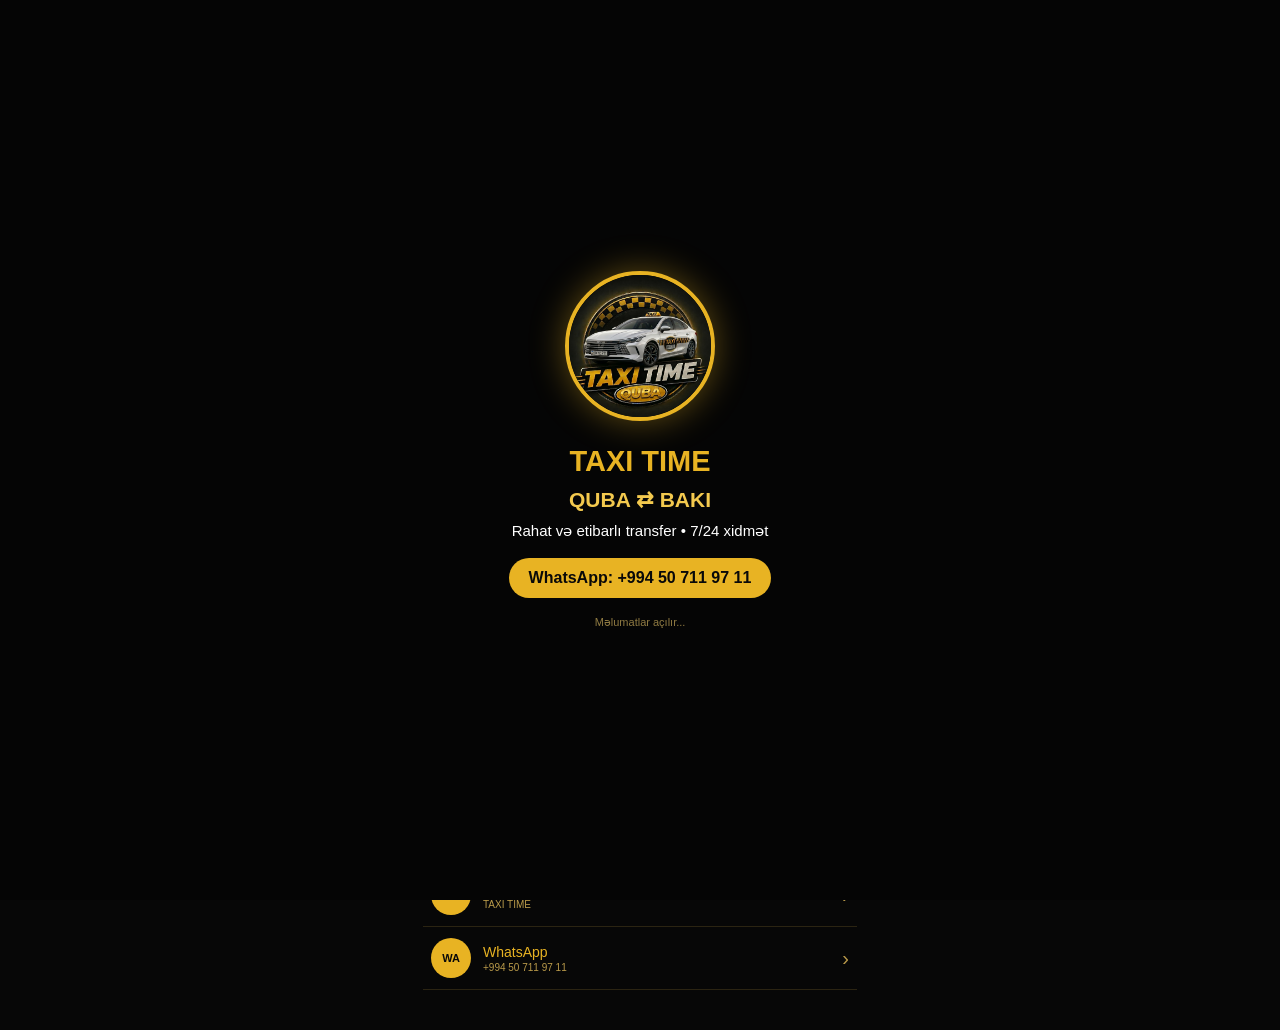
==== card/index.html @ 7afc2aaf "Add TAXI TIME digital card" ====
<!doctype html>
<html lang="az"><head><meta charset="utf-8"><meta name="viewport" content="width=device-width,initial-scale=1"><meta name="theme-color" content="#070707"><title>TAXI TIME</title><style>
*{box-sizing:border-box}body{margin:0;background:#070707;font-family:Arial,sans-serif;color:#e8b323}.hero{width:100%;height:270px;background:linear-gradient(180deg,#674500,#f2ad00);text-align:center;padding-top:60px}.logo{width:100px;height:100px;border-radius:50%;border:4px solid #e8b323;background:#111;margin:auto;display:block;object-fit:cover;box-shadow:0 0 20px #e8b32377}.hero h1{font-size:18px;margin:22px 0 0}.wrap{max-width:470px;margin:-14px auto 0;padding:0 18px 40px;background:#070707}.quick{display:flex;justify-content:center;gap:14px;margin-bottom:14px}.quick a{width:50px;height:50px;border-radius:50%;background:#e8b323;box-shadow:0 5px 18px #0008;display:grid;place-items:center;text-decoration:none;color:#090909;font-size:21px;border:1px solid #f2c94c}.add{display:block;background:#f4ad08;color:#111;text-decoration:none;text-align:center;padding:14px;border-radius:4px;font-size:13px;margin:8px 0 18px;font-weight:700}.tag{text-align:center;color:#d6aa38;font-size:13px;line-height:1.5;margin:0 0 18px}.info{background:#101010;box-shadow:0 4px 18px #0008}.row{display:flex;align-items:center;gap:14px;padding:13px 14px;border-bottom:1px solid #2b2412}.row:last-child{border:0}.ico{width:36px;height:36px;border-radius:50%;background:#191919;display:grid;place-items:center;color:#e8b323}.small{font-size:10px;color:#b99a4a}.big{font-size:14px;margin-top:2px}.social-title{font-size:14px;margin:20px 0 10px}.social a{display:flex;align-items:center;text-decoration:none;color:#e8b323;padding:11px 8px;border-bottom:1px solid #2b2412;gap:12px}.si{width:40px;height:40px;border-radius:50%;display:grid;place-items:center;background:#e8b323;color:#090909;font-size:11px;font-weight:bold}.name{font-size:14px}.user{font-size:10px;color:#b99a4a;margin-top:2px}.arrow{margin-left:auto;color:#b99a4a;font-size:20px}#adOverlay{position:fixed;inset:0;background:#050505;z-index:9999;display:flex;align-items:center;justify-content:center;padding:24px;transition:opacity .35s ease}.adbox{text-align:center;color:#e8b323;max-width:360px;width:100%}.adlogo{width:150px;height:150px;border-radius:50%;object-fit:cover;border:4px solid #e8b323;box-shadow:0 0 35px #e8b32366;animation:pulse 1.1s ease-in-out infinite alternate}.adbox h2{font-size:29px;margin:20px 0 7px}.adroute{font-size:21px;font-weight:800;margin:10px 0;color:#f3c94e}.adline{color:#fff;font-size:15px;margin:8px 0 18px}.adwa{display:inline-block;background:#e8b323;color:#090909;border-radius:24px;padding:11px 20px;font-weight:800}.adwait{font-size:11px;color:#8f7a42;margin-top:18px}@keyframes pulse{from{transform:scale(.97)}to{transform:scale(1.03)}}
</style></head><body>
<section class="hero"><img class="logo" src="../logo.png" alt="TAXI TIME"><h1>TAXI TIME</h1></section><main class="wrap"><div class="quick"><a href="tel:+994507119711" aria-label="Zəng et">☎</a><a href="https://wa.me/994507119711" aria-label="WhatsApp">💬</a></div><a class="add" href="taxitime.vcf">＋ Kontakta əlavə et</a><div class="tag">QUBA–BAKI–QUBA və DİGƏR BÖLGƏLƏRƏ SƏRNİŞİN DAŞIMA XİDMƏTİ!</div><div class="info"><div class="row"><div class="ico">☎</div><div><div class="small">Telefon / WhatsApp</div><div class="big">+994 50 711 97 11</div></div></div><div class="row"><div class="ico">✉</div><div><div class="small">E-mail</div><div class="big">taxitime0711@gmail.com</div></div></div><div class="row"><div class="ico">◎</div><div><div class="small">Vebsayt</div><div class="big">www.taxitime.az</div></div></div><div class="row"><div class="ico">▣</div><div class="big">TAXI TIME</div></div></div></div><div class="social-title">Bizi burada tapın</div><div class="social"><a href="#"><div class="si">TT</div><div><div class="name">TikTok</div><div class="user">taxitime.az</div></div><div class="arrow">›</div></a><a href="#"><div class="si">IG</div><div><div class="name">Instagram</div><div class="user">taxi_time_guba</div></div><div class="arrow">›</div></a><a href="#"><div class="si">f</div><div><div class="name">Facebook</div><div class="user">TAXI TIME</div></div><div class="arrow">›</div></a><a href="https://wa.me/994507119711"><div class="si">WA</div><div><div class="name">WhatsApp</div><div class="user">+994 50 711 97 11</div></div><div class="arrow">›</div></a></div></main>
<div id="adOverlay"><div class="adbox"><img src="../logo.png" class="adlogo" alt="TAXI TIME"><h2>TAXI TIME</h2><div class="adroute">QUBA ⇄ BAKI</div><div class="adline">Rahat və etibarlı transfer • 7/24 xidmət</div><div class="adwa">WhatsApp: +994 50 711 97 11</div><div class="adwait">Məlumatlar açılır...</div></div></div><script>window.addEventListener('load',function(){setTimeout(function(){var a=document.getElementById('adOverlay');a.style.opacity='0';setTimeout(function(){a.style.display='none'},350)},2000)});</script></body></html>
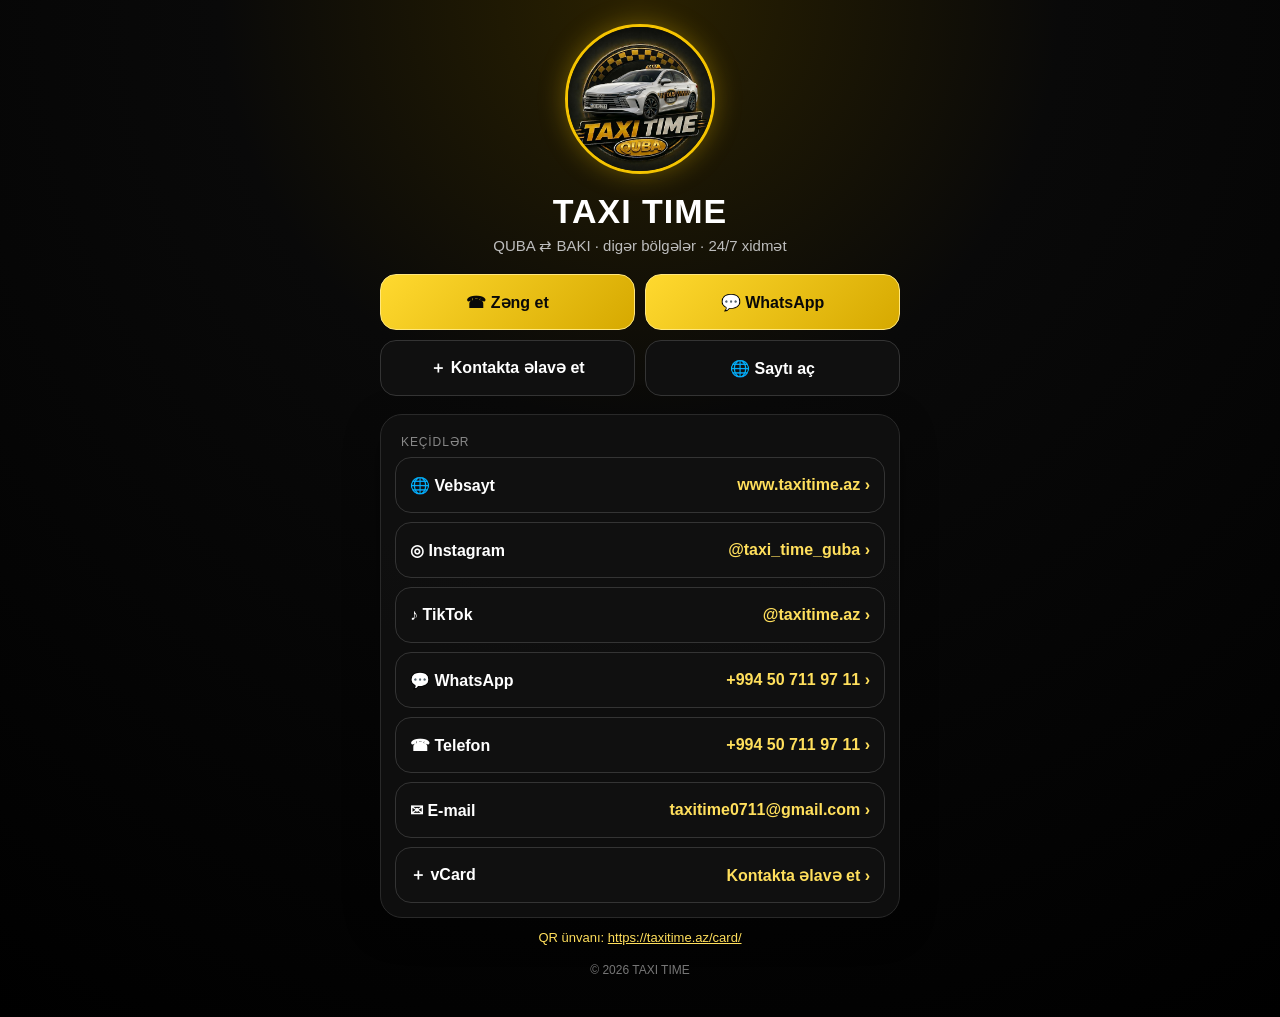
==== commit e1dfec84: "Add files via upload" ====
--- a/card/index.html
+++ b/card/index.html
@@ -1,6 +1,50 @@
 <!doctype html>
-<html lang="az"><head><meta charset="utf-8"><meta name="viewport" content="width=device-width,initial-scale=1"><meta name="theme-color" content="#070707"><title>TAXI TIME</title><style>
-*{box-sizing:border-box}body{margin:0;background:#070707;font-family:Arial,sans-serif;color:#e8b323}.hero{width:100%;height:270px;background:linear-gradient(180deg,#674500,#f2ad00);text-align:center;padding-top:60px}.logo{width:100px;height:100px;border-radius:50%;border:4px solid #e8b323;background:#111;margin:auto;display:block;object-fit:cover;box-shadow:0 0 20px #e8b32377}.hero h1{font-size:18px;margin:22px 0 0}.wrap{max-width:470px;margin:-14px auto 0;padding:0 18px 40px;background:#070707}.quick{display:flex;justify-content:center;gap:14px;margin-bottom:14px}.quick a{width:50px;height:50px;border-radius:50%;background:#e8b323;box-shadow:0 5px 18px #0008;display:grid;place-items:center;text-decoration:none;color:#090909;font-size:21px;border:1px solid #f2c94c}.add{display:block;background:#f4ad08;color:#111;text-decoration:none;text-align:center;padding:14px;border-radius:4px;font-size:13px;margin:8px 0 18px;font-weight:700}.tag{text-align:center;color:#d6aa38;font-size:13px;line-height:1.5;margin:0 0 18px}.info{background:#101010;box-shadow:0 4px 18px #0008}.row{display:flex;align-items:center;gap:14px;padding:13px 14px;border-bottom:1px solid #2b2412}.row:last-child{border:0}.ico{width:36px;height:36px;border-radius:50%;background:#191919;display:grid;place-items:center;color:#e8b323}.small{font-size:10px;color:#b99a4a}.big{font-size:14px;margin-top:2px}.social-title{font-size:14px;margin:20px 0 10px}.social a{display:flex;align-items:center;text-decoration:none;color:#e8b323;padding:11px 8px;border-bottom:1px solid #2b2412;gap:12px}.si{width:40px;height:40px;border-radius:50%;display:grid;place-items:center;background:#e8b323;color:#090909;font-size:11px;font-weight:bold}.name{font-size:14px}.user{font-size:10px;color:#b99a4a;margin-top:2px}.arrow{margin-left:auto;color:#b99a4a;font-size:20px}#adOverlay{position:fixed;inset:0;background:#050505;z-index:9999;display:flex;align-items:center;justify-content:center;padding:24px;transition:opacity .35s ease}.adbox{text-align:center;color:#e8b323;max-width:360px;width:100%}.adlogo{width:150px;height:150px;border-radius:50%;object-fit:cover;border:4px solid #e8b323;box-shadow:0 0 35px #e8b32366;animation:pulse 1.1s ease-in-out infinite alternate}.adbox h2{font-size:29px;margin:20px 0 7px}.adroute{font-size:21px;font-weight:800;margin:10px 0;color:#f3c94e}.adline{color:#fff;font-size:15px;margin:8px 0 18px}.adwa{display:inline-block;background:#e8b323;color:#090909;border-radius:24px;padding:11px 20px;font-weight:800}.adwait{font-size:11px;color:#8f7a42;margin-top:18px}@keyframes pulse{from{transform:scale(.97)}to{transform:scale(1.03)}}
-</style></head><body>
-<section class="hero"><img class="logo" src="../logo.png" alt="TAXI TIME"><h1>TAXI TIME</h1></section><main class="wrap"><div class="quick"><a href="tel:+994507119711" aria-label="Zəng et">☎</a><a href="https://wa.me/994507119711" aria-label="WhatsApp">💬</a></div><a class="add" href="taxitime.vcf">＋ Kontakta əlavə et</a><div class="tag">QUBA–BAKI–QUBA və DİGƏR BÖLGƏLƏRƏ SƏRNİŞİN DAŞIMA XİDMƏTİ!</div><div class="info"><div class="row"><div class="ico">☎</div><div><div class="small">Telefon / WhatsApp</div><div class="big">+994 50 711 97 11</div></div></div><div class="row"><div class="ico">✉</div><div><div class="small">E-mail</div><div class="big">taxitime0711@gmail.com</div></div></div><div class="row"><div class="ico">◎</div><div><div class="small">Vebsayt</div><div class="big">www.taxitime.az</div></div></div><div class="row"><div class="ico">▣</div><div class="big">TAXI TIME</div></div></div></div><div class="social-title">Bizi burada tapın</div><div class="social"><a href="#"><div class="si">TT</div><div><div class="name">TikTok</div><div class="user">taxitime.az</div></div><div class="arrow">›</div></a><a href="#"><div class="si">IG</div><div><div class="name">Instagram</div><div class="user">taxi_time_guba</div></div><div class="arrow">›</div></a><a href="#"><div class="si">f</div><div><div class="name">Facebook</div><div class="user">TAXI TIME</div></div><div class="arrow">›</div></a><a href="https://wa.me/994507119711"><div class="si">WA</div><div><div class="name">WhatsApp</div><div class="user">+994 50 711 97 11</div></div><div class="arrow">›</div></a></div></main>
-<div id="adOverlay"><div class="adbox"><img src="../logo.png" class="adlogo" alt="TAXI TIME"><h2>TAXI TIME</h2><div class="adroute">QUBA ⇄ BAKI</div><div class="adline">Rahat və etibarlı transfer • 7/24 xidmət</div><div class="adwa">WhatsApp: +994 50 711 97 11</div><div class="adwait">Məlumatlar açılır...</div></div></div><script>window.addEventListener('load',function(){setTimeout(function(){var a=document.getElementById('adOverlay');a.style.opacity='0';setTimeout(function(){a.style.display='none'},350)},2000)});</script></body></html>+<html lang="az">
+<head>
+<meta charset="utf-8">
+<meta name="viewport" content="width=device-width,initial-scale=1,viewport-fit=cover">
+<meta name="theme-color" content="#050505">
+<title>TAXI TIME</title>
+<style>
+:root{--gold:#f5c400;--gold2:#ffdf5c;--bg:#050505;--card:#111;--text:#fff;--muted:#bdbdbd}
+*{box-sizing:border-box}html,body{margin:0;padding:0;background:var(--bg);color:var(--text);font-family:Arial,Helvetica,sans-serif}
+body{min-height:100vh;background:radial-gradient(circle at top,#2a2100 0,#090909 35%,#000 100%);padding:24px 14px 40px}
+.wrap{max-width:520px;margin:auto}.hero{text-align:center;margin-bottom:18px}.logo{width:150px;height:150px;object-fit:cover;border-radius:50%;border:3px solid var(--gold);box-shadow:0 0 26px rgba(245,196,0,.35)}
+h1{margin:14px 0 4px;font-size:34px;letter-spacing:1px}.sub{color:var(--muted);font-size:15px;line-height:1.4}
+.quick{display:grid;grid-template-columns:1fr 1fr;gap:10px;margin:18px 0}.btn,.row{display:flex;align-items:center;justify-content:center;text-decoration:none;color:#fff;border:1px solid #343434;background:#101010;border-radius:16px;min-height:56px;padding:12px 14px;font-weight:700}.btn.gold{background:linear-gradient(135deg,#ffd92f,#d6a900);color:#090909;border-color:#ffe77d}.btn:active,.row:active{transform:scale(.99)}
+.card{background:rgba(16,16,16,.92);border:1px solid #292929;border-radius:22px;padding:14px;box-shadow:0 10px 35px rgba(0,0,0,.35)}.label{font-size:12px;color:#888;text-transform:uppercase;letter-spacing:.9px;margin:6px 6px 8px}.links{display:grid;gap:9px}.row{justify-content:space-between;font-weight:600}.row span:last-child{color:var(--gold2)}
+.footer{text-align:center;color:#777;font-size:12px;margin-top:18px}.direct{word-break:break-all;color:var(--gold2);font-size:13px;text-align:center;margin-top:12px}.direct a{color:inherit}
+</style>
+</head>
+<body>
+<main class="wrap">
+  <section class="hero">
+    <img class="logo" src="taxitime-logo.png" alt="TAXI TIME">
+    <h1>TAXI TIME</h1>
+    <div class="sub">QUBA ⇄ BAKI · digər bölgələr · 24/7 xidmət</div>
+  </section>
+
+  <section class="quick">
+    <a class="btn gold" href="tel:+994507119711">☎ Zəng et</a>
+    <a class="btn gold" href="https://wa.me/994507119711">💬 WhatsApp</a>
+    <a class="btn" href="taxitime.vcf">＋ Kontakta əlavə et</a>
+    <a class="btn" href="https://taxitime.az/">🌐 Saytı aç</a>
+  </section>
+
+  <section class="card">
+    <div class="label">Keçidlər</div>
+    <div class="links">
+      <a class="row" href="https://taxitime.az/"><span>🌐 Vebsayt</span><span>www.taxitime.az ›</span></a>
+      <a class="row" href="https://www.instagram.com/taxi_time_guba/"><span>◎ Instagram</span><span>@taxi_time_guba ›</span></a>
+      <a class="row" href="https://www.tiktok.com/@taxitime.az"><span>♪ TikTok</span><span>@taxitime.az ›</span></a>
+      <a class="row" href="https://wa.me/994507119711"><span>💬 WhatsApp</span><span>+994 50 711 97 11 ›</span></a>
+      <a class="row" href="tel:+994507119711"><span>☎ Telefon</span><span>+994 50 711 97 11 ›</span></a>
+      <a class="row" href="mailto:taxitime0711@gmail.com"><span>✉ E-mail</span><span>taxitime0711@gmail.com ›</span></a>
+      <a class="row" href="taxitime.vcf"><span>＋ vCard</span><span>Kontakta əlavə et ›</span></a>
+    </div>
+  </section>
+  <div class="direct">QR ünvanı: <a href="https://taxitime.az/card/">https://taxitime.az/card/</a></div>
+  <div class="footer">© 2026 TAXI TIME</div>
+</main>
+</body>
+</html>
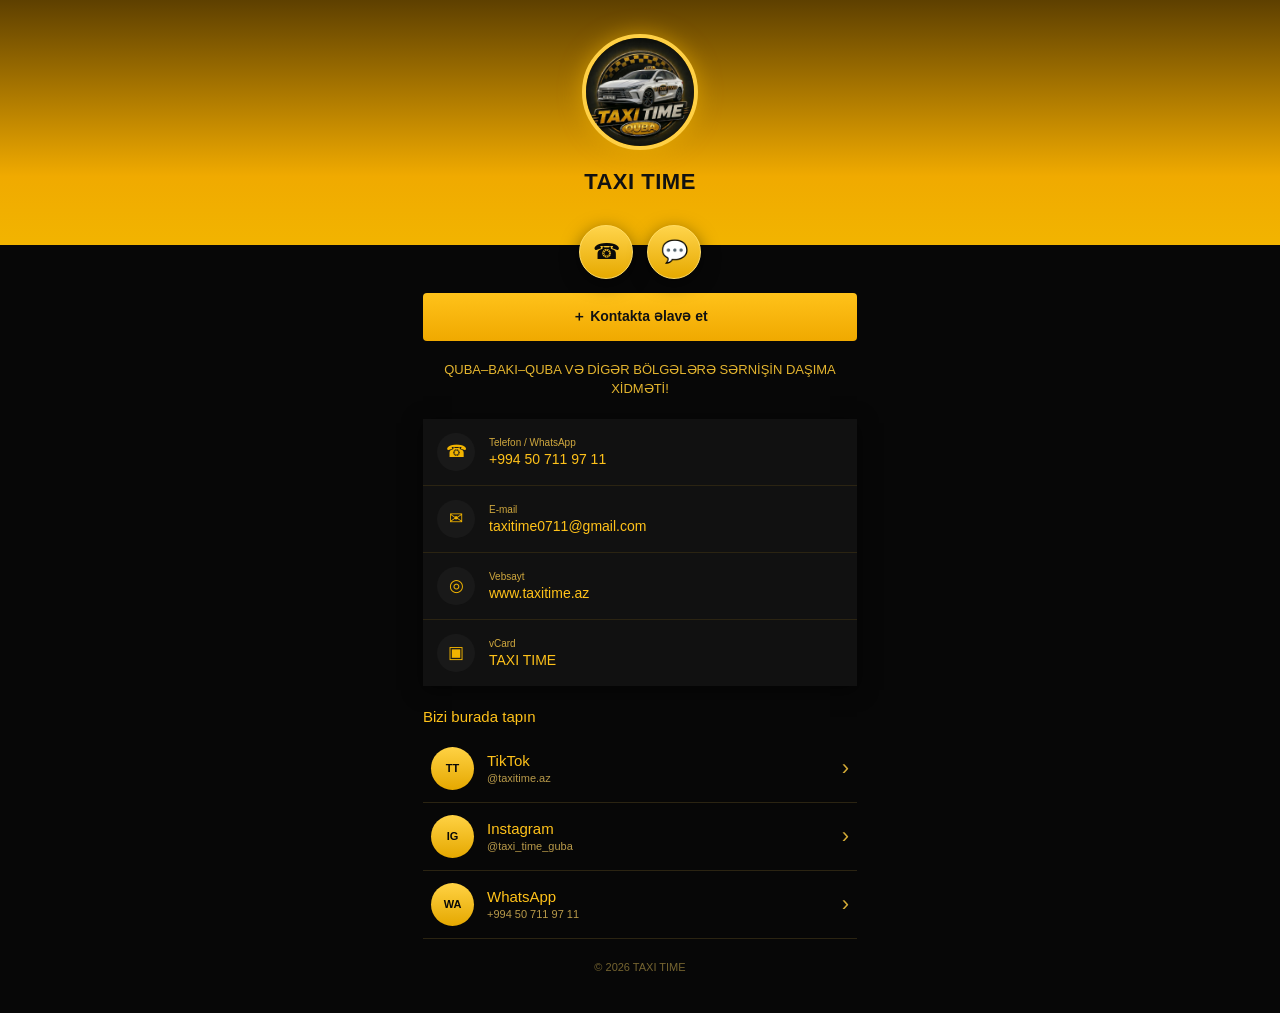
==== commit 707ddeb5: "Add files via upload" ====
--- a/card/index.html
+++ b/card/index.html
@@ -3,48 +3,176 @@
 <head>
 <meta charset="utf-8">
 <meta name="viewport" content="width=device-width,initial-scale=1,viewport-fit=cover">
-<meta name="theme-color" content="#050505">
+<meta name="theme-color" content="#070707">
 <title>TAXI TIME</title>
 <style>
-:root{--gold:#f5c400;--gold2:#ffdf5c;--bg:#050505;--card:#111;--text:#fff;--muted:#bdbdbd}
-*{box-sizing:border-box}html,body{margin:0;padding:0;background:var(--bg);color:var(--text);font-family:Arial,Helvetica,sans-serif}
-body{min-height:100vh;background:radial-gradient(circle at top,#2a2100 0,#090909 35%,#000 100%);padding:24px 14px 40px}
-.wrap{max-width:520px;margin:auto}.hero{text-align:center;margin-bottom:18px}.logo{width:150px;height:150px;object-fit:cover;border-radius:50%;border:3px solid var(--gold);box-shadow:0 0 26px rgba(245,196,0,.35)}
-h1{margin:14px 0 4px;font-size:34px;letter-spacing:1px}.sub{color:var(--muted);font-size:15px;line-height:1.4}
-.quick{display:grid;grid-template-columns:1fr 1fr;gap:10px;margin:18px 0}.btn,.row{display:flex;align-items:center;justify-content:center;text-decoration:none;color:#fff;border:1px solid #343434;background:#101010;border-radius:16px;min-height:56px;padding:12px 14px;font-weight:700}.btn.gold{background:linear-gradient(135deg,#ffd92f,#d6a900);color:#090909;border-color:#ffe77d}.btn:active,.row:active{transform:scale(.99)}
-.card{background:rgba(16,16,16,.92);border:1px solid #292929;border-radius:22px;padding:14px;box-shadow:0 10px 35px rgba(0,0,0,.35)}.label{font-size:12px;color:#888;text-transform:uppercase;letter-spacing:.9px;margin:6px 6px 8px}.links{display:grid;gap:9px}.row{justify-content:space-between;font-weight:600}.row span:last-child{color:var(--gold2)}
-.footer{text-align:center;color:#777;font-size:12px;margin-top:18px}.direct{word-break:break-all;color:var(--gold2);font-size:13px;text-align:center;margin-top:12px}.direct a{color:inherit}
+:root{
+  --gold:#f2b400;
+  --gold2:#ffd044;
+  --bg:#070707;
+  --panel:#111111;
+  --line:#2b2412;
+}
+*{box-sizing:border-box}
+html,body{margin:0;padding:0;background:var(--bg);font-family:Arial,Helvetica,sans-serif;color:var(--gold)}
+body{min-height:100vh}
+.hero{
+  width:100%;
+  height:245px;
+  background:linear-gradient(180deg,#5e4000 0%,#f0aa00 72%,#f2b400 100%);
+  text-align:center;
+  padding-top:34px;
+}
+.logo{
+  width:116px;height:116px;border-radius:50%;
+  border:4px solid var(--gold2);
+  background:#111;object-fit:cover;
+  box-shadow:0 0 22px rgba(242,180,0,.55)
+}
+.hero h1{font-size:22px;margin:15px 0 0;color:#111;letter-spacing:.5px}
+.wrap{max-width:470px;margin:-20px auto 0;padding:0 18px 40px}
+.quick{display:flex;justify-content:center;gap:14px;margin-bottom:14px}
+.quick a{
+  width:54px;height:54px;border-radius:50%;
+  background:linear-gradient(180deg,#ffd44b,#e6a900);
+  box-shadow:0 5px 18px rgba(0,0,0,.5);
+  display:grid;place-items:center;
+  text-decoration:none;color:#090909;
+  font-size:22px;border:1px solid #ffdc65
+}
+.add{
+  display:block;background:linear-gradient(180deg,#ffc21a,#f0a900);
+  color:#111;text-decoration:none;text-align:center;
+  padding:15px;border-radius:4px;font-size:14px;font-weight:700;
+  margin:10px 0 20px
+}
+.tag{
+  text-align:center;color:#e4b52f;font-size:13px;
+  line-height:1.45;margin:0 0 20px;text-transform:uppercase
+}
+.info{background:var(--panel);box-shadow:0 4px 18px rgba(0,0,0,.55)}
+.row{
+  display:flex;align-items:center;gap:14px;
+  padding:14px;border-bottom:1px solid var(--line);
+  text-decoration:none;color:var(--gold)
+}
+.row:last-child{border-bottom:0}
+.ico{
+  flex:0 0 38px;width:38px;height:38px;border-radius:50%;
+  background:#191919;display:grid;place-items:center;
+  color:var(--gold);font-size:17px
+}
+.small{font-size:10px;color:#d0a83e;margin-bottom:3px}
+.big{font-size:14px;color:#ffc21a}
+.social-title{font-size:15px;margin:22px 0 10px;color:#ffc21a}
+.social a{
+  display:flex;align-items:center;text-decoration:none;color:var(--gold);
+  padding:12px 8px;border-bottom:1px solid var(--line);gap:13px
+}
+.si{
+  width:43px;height:43px;border-radius:50%;
+  display:grid;place-items:center;
+  background:linear-gradient(180deg,#ffd244,#e5a800);
+  color:#080808;font-size:11px;font-weight:bold
+}
+.name{font-size:15px;color:#ffc21a}
+.user{font-size:11px;color:#b99a4a;margin-top:3px}
+.arrow{margin-left:auto;color:#d3aa36;font-size:22px}
+.footer{text-align:center;color:#756430;font-size:11px;margin-top:22px}
+@media (max-width:520px){
+  .hero{height:225px;padding-top:28px}
+  .logo{width:105px;height:105px}
+  .wrap{margin-top:-18px}
+}
 </style>
 </head>
 <body>
+
+<section class="hero">
+  <img class="logo" src="taxitime-logo.png" alt="TAXI TIME">
+  <h1>TAXI TIME</h1>
+</section>
+
 <main class="wrap">
-  <section class="hero">
-    <img class="logo" src="taxitime-logo.png" alt="TAXI TIME">
-    <h1>TAXI TIME</h1>
-    <div class="sub">QUBA ⇄ BAKI · digər bölgələr · 24/7 xidmət</div>
-  </section>
 
-  <section class="quick">
-    <a class="btn gold" href="tel:+994507119711">☎ Zəng et</a>
-    <a class="btn gold" href="https://wa.me/994507119711">💬 WhatsApp</a>
-    <a class="btn" href="taxitime.vcf">＋ Kontakta əlavə et</a>
-    <a class="btn" href="https://taxitime.az/">🌐 Saytı aç</a>
-  </section>
+  <div class="quick">
+    <a href="tel:+994507119711" aria-label="Zəng et">☎</a>
+    <a href="https://wa.me/994507119711" aria-label="WhatsApp">💬</a>
+  </div>
 
-  <section class="card">
-    <div class="label">Keçidlər</div>
-    <div class="links">
-      <a class="row" href="https://taxitime.az/"><span>🌐 Vebsayt</span><span>www.taxitime.az ›</span></a>
-      <a class="row" href="https://www.instagram.com/taxi_time_guba/"><span>◎ Instagram</span><span>@taxi_time_guba ›</span></a>
-      <a class="row" href="https://www.tiktok.com/@taxitime.az"><span>♪ TikTok</span><span>@taxitime.az ›</span></a>
-      <a class="row" href="https://wa.me/994507119711"><span>💬 WhatsApp</span><span>+994 50 711 97 11 ›</span></a>
-      <a class="row" href="tel:+994507119711"><span>☎ Telefon</span><span>+994 50 711 97 11 ›</span></a>
-      <a class="row" href="mailto:taxitime0711@gmail.com"><span>✉ E-mail</span><span>taxitime0711@gmail.com ›</span></a>
-      <a class="row" href="taxitime.vcf"><span>＋ vCard</span><span>Kontakta əlavə et ›</span></a>
-    </div>
-  </section>
-  <div class="direct">QR ünvanı: <a href="https://taxitime.az/card/">https://taxitime.az/card/</a></div>
+  <a class="add" href="taxitime.vcf" download>＋ Kontakta əlavə et</a>
+
+  <div class="tag">
+    QUBA–BAKI–QUBA və DİGƏR BÖLGƏLƏRƏ SƏRNİŞİN DAŞIMA XİDMƏTİ!
+  </div>
+
+  <div class="info">
+    <a class="row" href="tel:+994507119711">
+      <div class="ico">☎</div>
+      <div>
+        <div class="small">Telefon / WhatsApp</div>
+        <div class="big">+994 50 711 97 11</div>
+      </div>
+    </a>
+
+    <a class="row" href="mailto:taxitime0711@gmail.com">
+      <div class="ico">✉</div>
+      <div>
+        <div class="small">E-mail</div>
+        <div class="big">taxitime0711@gmail.com</div>
+      </div>
+    </a>
+
+    <a class="row" href="https://taxitime.az/">
+      <div class="ico">◎</div>
+      <div>
+        <div class="small">Vebsayt</div>
+        <div class="big">www.taxitime.az</div>
+      </div>
+    </a>
+
+    <a class="row" href="taxitime.vcf" download>
+      <div class="ico">▣</div>
+      <div>
+        <div class="small">vCard</div>
+        <div class="big">TAXI TIME</div>
+      </div>
+    </a>
+  </div>
+
+  <div class="social-title">Bizi burada tapın</div>
+
+  <div class="social">
+    <a href="https://www.tiktok.com/@taxitime.az">
+      <div class="si">TT</div>
+      <div>
+        <div class="name">TikTok</div>
+        <div class="user">@taxitime.az</div>
+      </div>
+      <div class="arrow">›</div>
+    </a>
+
+    <a href="https://www.instagram.com/taxi_time_guba/">
+      <div class="si">IG</div>
+      <div>
+        <div class="name">Instagram</div>
+        <div class="user">@taxi_time_guba</div>
+      </div>
+      <div class="arrow">›</div>
+    </a>
+
+    <a href="https://wa.me/994507119711">
+      <div class="si">WA</div>
+      <div>
+        <div class="name">WhatsApp</div>
+        <div class="user">+994 50 711 97 11</div>
+      </div>
+      <div class="arrow">›</div>
+    </a>
+  </div>
+
   <div class="footer">© 2026 TAXI TIME</div>
 </main>
+
 </body>
 </html>
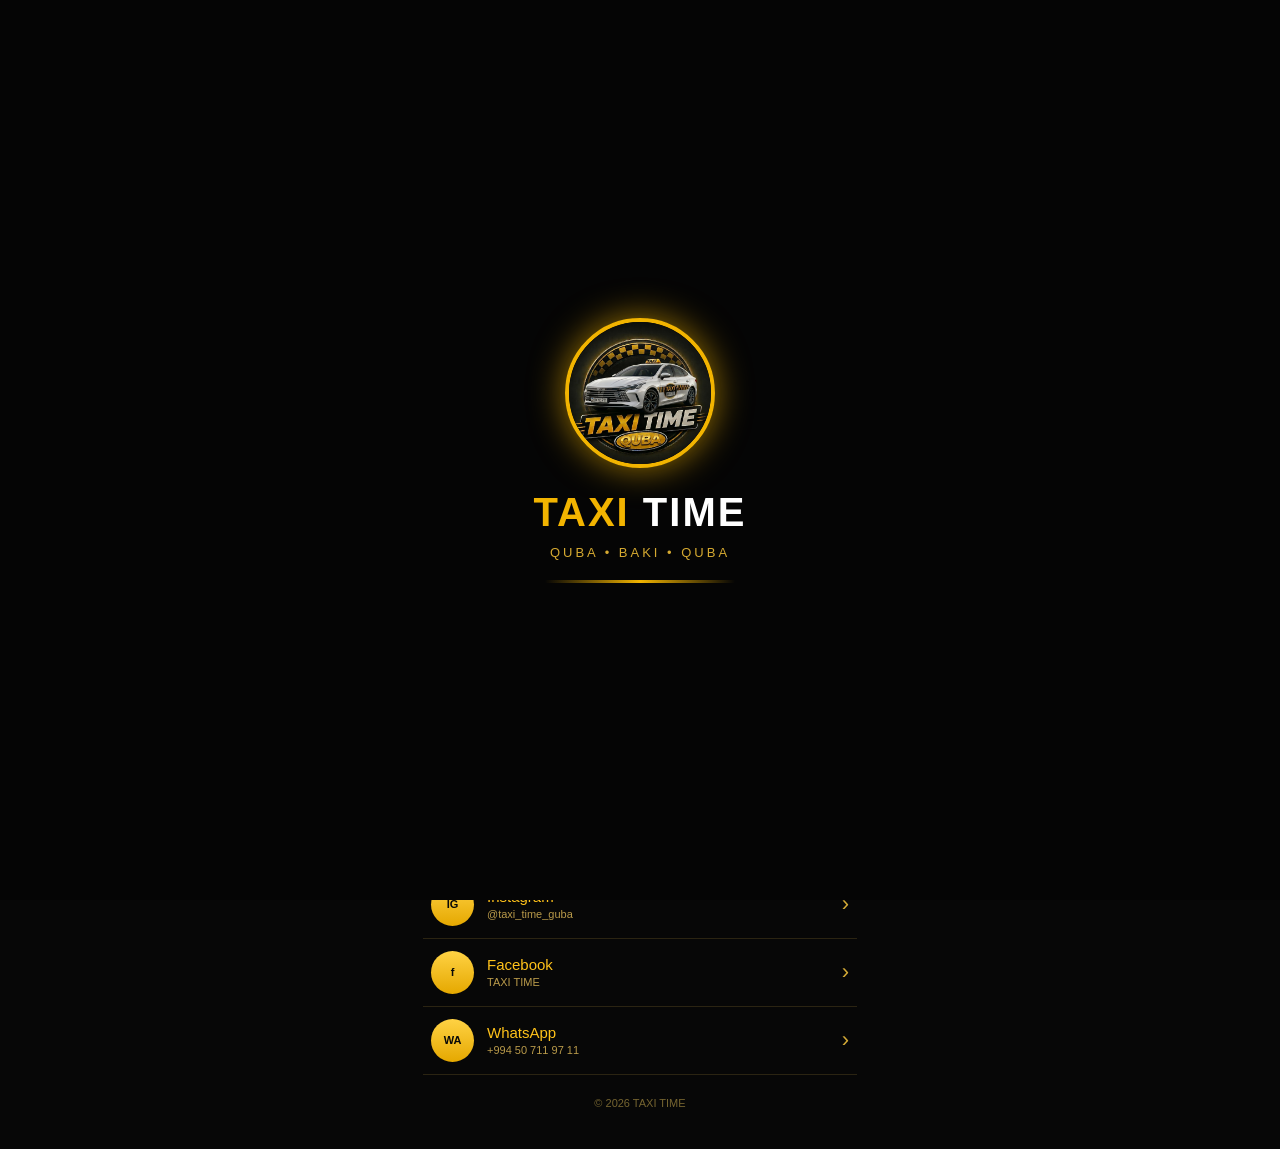
==== commit eb04d54b: "Add files via upload" ====
--- a/card/index.html
+++ b/card/index.html
@@ -84,9 +84,54 @@
   .logo{width:105px;height:105px}
   .wrap{margin-top:-18px}
 }
+
+.splash{
+  position:fixed; inset:0; z-index:9999;
+  background:#050505;
+  display:flex; flex-direction:column;
+  align-items:center; justify-content:center;
+  transition:opacity .45s ease, visibility .45s ease;
+}
+.splash.hide{opacity:0;visibility:hidden;pointer-events:none}
+.splash-logo{
+  width:150px;height:150px;border-radius:50%;
+  object-fit:cover;
+  border:4px solid #f2b400;
+  box-shadow:0 0 35px rgba(242,180,0,.65);
+  animation:pop .7s ease both;
+}
+.splash-title{
+  margin-top:22px;
+  font-size:40px;font-weight:900;letter-spacing:2px;
+  color:#fff;
+}
+.splash-title span{color:#f2b400}
+.splash-sub{
+  margin-top:10px;
+  font-size:13px;
+  letter-spacing:3px;
+  color:#d6aa31;
+}
+.splash-line{
+  width:190px;height:3px;margin-top:20px;
+  background:linear-gradient(90deg,transparent,#f2b400,transparent);
+}
+@keyframes pop{
+  0%{transform:scale(.7);opacity:0}
+  100%{transform:scale(1);opacity:1}
+}
+
 </style>
 </head>
 <body>
+
+<div id="splash" class="splash" aria-hidden="true">
+  <img class="splash-logo" src="taxitime-logo.png" alt="TAXI TIME">
+  <div class="splash-title"><span>TAXI</span> TIME</div>
+  <div class="splash-sub">QUBA • BAKI • QUBA</div>
+  <div class="splash-line"></div>
+</div>
+
 
 <section class="hero">
   <img class="logo" src="taxitime-logo.png" alt="TAXI TIME">
@@ -152,6 +197,16 @@
       <div class="arrow">›</div>
     </a>
 
+
+    <a href="https://www.youtube.com/@TaxiTimeGUBA">
+      <div class="si">YT</div>
+      <div>
+        <div class="name">YouTube</div>
+        <div class="user">@TaxiTimeGUBA</div>
+      </div>
+      <div class="arrow">›</div>
+    </a>
+
     <a href="https://www.instagram.com/taxi_time_guba/">
       <div class="si">IG</div>
       <div>
@@ -161,6 +216,16 @@
       <div class="arrow">›</div>
     </a>
 
+
+    <a href="https://www.facebook.com/profile.php?id=61590529763953">
+      <div class="si">f</div>
+      <div>
+        <div class="name">Facebook</div>
+        <div class="user">TAXI TIME</div>
+      </div>
+      <div class="arrow">›</div>
+    </a>
+
     <a href="https://wa.me/994507119711">
       <div class="si">WA</div>
       <div>
@@ -174,5 +239,15 @@
   <div class="footer">© 2026 TAXI TIME</div>
 </main>
 
+
+<script>
+window.addEventListener('load', function () {
+  setTimeout(function () {
+    var s = document.getElementById('splash');
+    if (s) s.classList.add('hide');
+  }, 1800);
+});
+</script>
+
 </body>
 </html>
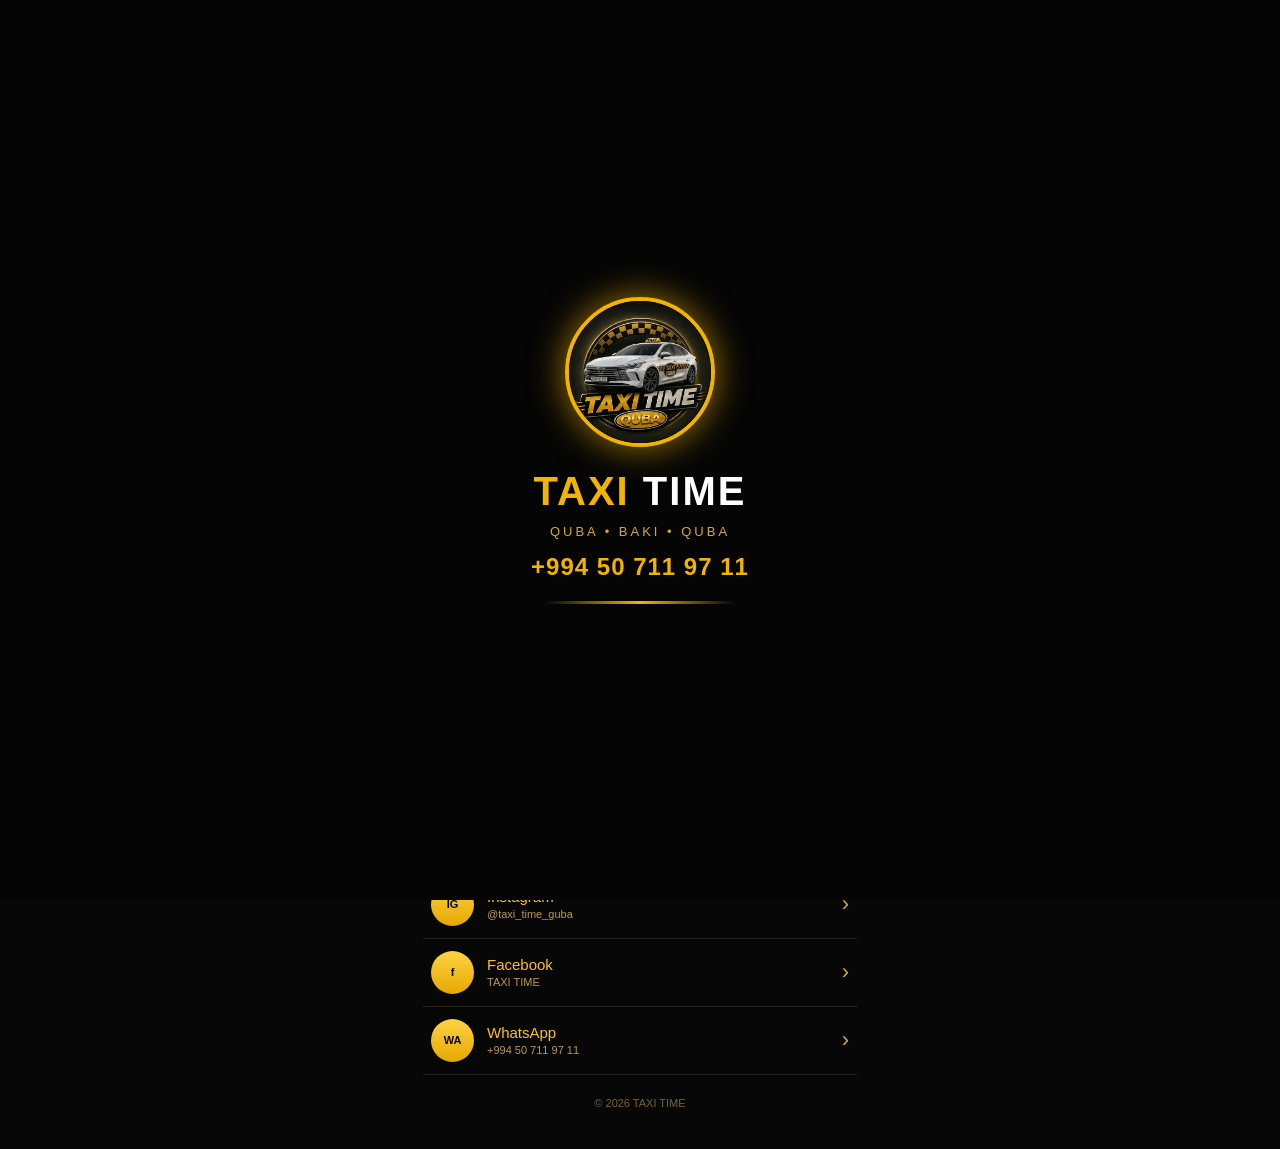
==== commit 2de596d2: "Add files via upload" ====
--- a/card/index.html
+++ b/card/index.html
@@ -116,6 +116,14 @@
   width:190px;height:3px;margin-top:20px;
   background:linear-gradient(90deg,transparent,#f2b400,transparent);
 }
+.splash-phone{
+  margin-top:14px;
+  font-size:24px;
+  font-weight:700;
+  color:#f2b400;
+  letter-spacing:1px;
+}
+
 @keyframes pop{
   0%{transform:scale(.7);opacity:0}
   100%{transform:scale(1);opacity:1}
@@ -129,6 +137,7 @@
   <img class="splash-logo" src="taxitime-logo.png" alt="TAXI TIME">
   <div class="splash-title"><span>TAXI</span> TIME</div>
   <div class="splash-sub">QUBA • BAKI • QUBA</div>
+  <div class="splash-phone">+994 50 711 97 11</div>
   <div class="splash-line"></div>
 </div>
 
@@ -188,11 +197,11 @@
   <div class="social-title">Bizi burada tapın</div>
 
   <div class="social">
-    <a href="https://www.tiktok.com/@taxitime.az">
+    <a href="https://www.tiktok.com/@taxitime_az">
       <div class="si">TT</div>
       <div>
         <div class="name">TikTok</div>
-        <div class="user">@taxitime.az</div>
+        <div class="user">@taxitime_az</div>
       </div>
       <div class="arrow">›</div>
     </a>
